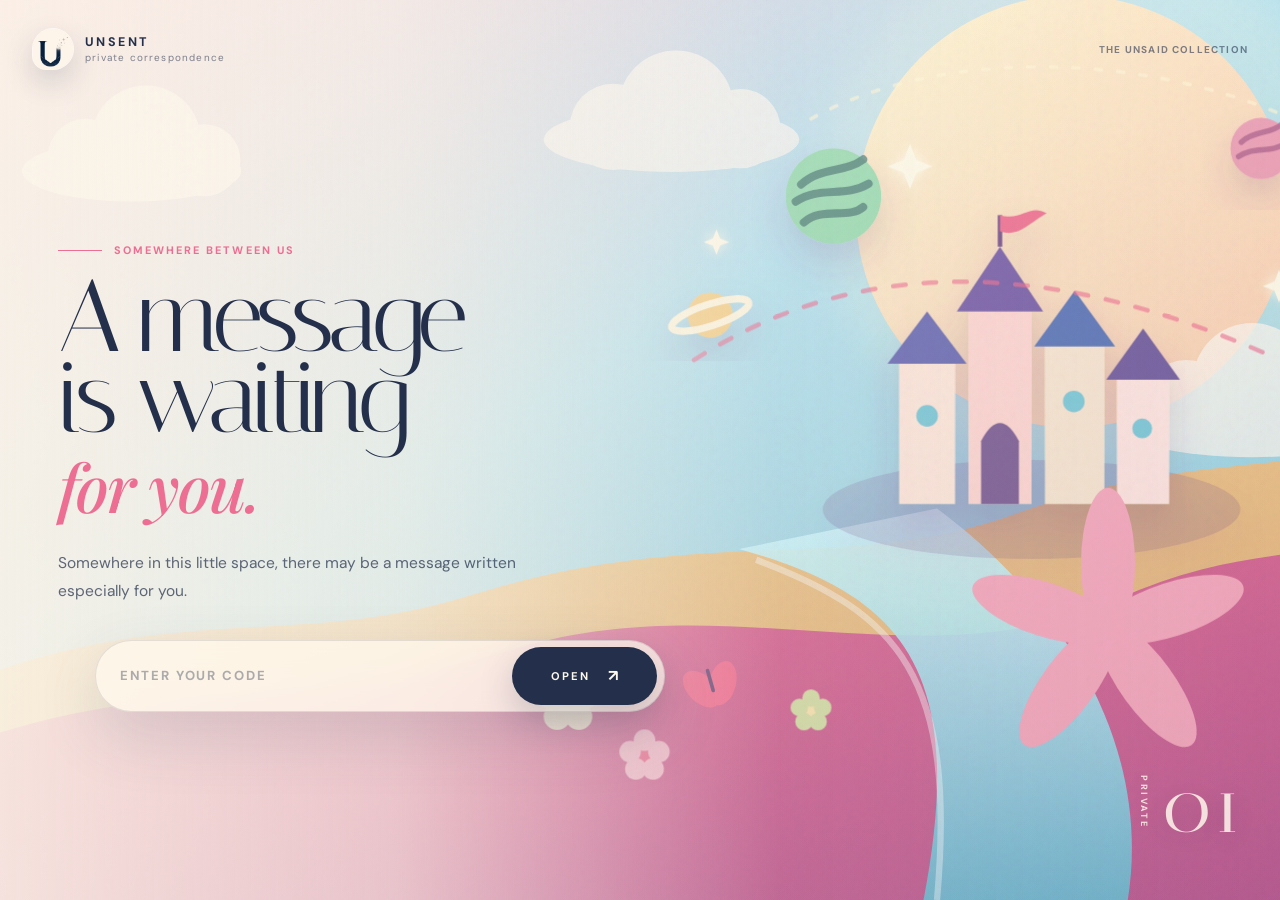
==== index.html @ 6bcdeda5 "Add files via upload" ====
<!DOCTYPE html>
<html lang="id">
<head>
  <meta charset="UTF-8" />
  <meta name="viewport" content="width=device-width, initial-scale=1.0" />
  <meta name="description" content="A private message, written for its intended recipient." />
  <meta name="theme-color" content="#f3a6bd" />
  <link rel="icon" type="image/png" sizes="32x32" href="assets/branding/favicon-32.png" />
  <link rel="icon" type="image/png" sizes="192x192" href="assets/branding/favicon-192.png" />
  <link rel="apple-touch-icon" href="assets/branding/favicon-192.png" />
  <title>The Unsaid Collection</title>
  <link rel="preconnect" href="https://fonts.googleapis.com" />
  <link rel="preconnect" href="https://fonts.gstatic.com" crossorigin />
  <link href="https://fonts.googleapis.com/css2?family=DM+Sans:wght@400;500;600;700&family=Italiana&family=Playfair+Display:ital,wght@0,600;1,500&display=swap" rel="stylesheet" />
  <link rel="stylesheet" href="css/style.css" />
  <link rel="stylesheet" href="css/landing-v2.css" />
</head>
<body class="landing-page dream-gate">
  <div class="dream-world" aria-hidden="true">
    <svg class="dream-art" viewBox="0 0 1600 1000" preserveAspectRatio="xMidYMid slice" role="presentation">
      <defs>
        <linearGradient id="sky" x1="0" y1="0" x2="1" y2="1">
          <stop offset="0" stop-color="#f8c4d3" />
          <stop offset="0.44" stop-color="#b9e3ef" />
          <stop offset="1" stop-color="#8bc9d8" />
        </linearGradient>
        <linearGradient id="sun" x1="0" y1="0" x2="1" y2="1">
          <stop offset="0" stop-color="#fff4cf" />
          <stop offset="1" stop-color="#ffc5a8" />
        </linearGradient>
        <linearGradient id="hillOne" x1="0" y1="0" x2="1" y2="1">
          <stop offset="0" stop-color="#f06f93" />
          <stop offset="1" stop-color="#bf5e96" />
        </linearGradient>
        <linearGradient id="hillTwo" x1="0" y1="0" x2="1" y2="1">
          <stop offset="0" stop-color="#f5d58e" />
          <stop offset="1" stop-color="#e9a977" />
        </linearGradient>
        <linearGradient id="river" x1="0" y1="0" x2="0" y2="1">
          <stop offset="0" stop-color="#d7fbff" />
          <stop offset="1" stop-color="#6dc4d9" />
        </linearGradient>
        <filter id="blur20"><feGaussianBlur stdDeviation="20" /></filter>
        <filter id="softShadow" x="-50%" y="-50%" width="200%" height="200%">
          <feDropShadow dx="0" dy="22" stdDeviation="20" flood-color="#703f78" flood-opacity=".18" />
        </filter>
        <filter id="glow" x="-100%" y="-100%" width="300%" height="300%">
          <feGaussianBlur stdDeviation="7" result="b" />
          <feMerge><feMergeNode in="b"/><feMergeNode in="SourceGraphic"/></feMerge>
        </filter>
      </defs>

      <rect width="1600" height="1000" fill="url(#sky)" />
      <circle cx="1280" cy="235" r="240" fill="url(#sun)" opacity=".96" />
      <circle cx="1295" cy="220" r="294" fill="#fff7d9" opacity=".17" filter="url(#blur20)" />

      <g class="cloud cloud-a" fill="#fffaf1" opacity=".84">
        <ellipse cx="235" cy="190" rx="122" ry="34" />
        <circle cx="184" cy="174" r="42" />
        <circle cx="251" cy="156" r="61" />
        <circle cx="316" cy="178" r="40" />
      </g>
      <g class="cloud cloud-b" fill="#fff7ef" opacity=".68">
        <ellipse cx="835" cy="155" rx="142" ry="36" />
        <circle cx="770" cy="141" r="48" />
        <circle cx="840" cy="120" r="64" />
        <circle cx="912" cy="143" r="44" />
      </g>
      <g class="cloud cloud-c" fill="#fff7ef" opacity=".74">
        <ellipse cx="1480" cy="470" rx="150" ry="38" />
        <circle cx="1407" cy="448" r="48" />
        <circle cx="1480" cy="425" r="66" />
        <circle cx="1552" cy="453" r="44" />
      </g>

      <path d="M0 780 C260 660 410 725 610 662 C870 580 1030 640 1220 570 C1400 506 1510 525 1600 495 L1600 1000 L0 1000 Z" fill="url(#hillTwo)" opacity=".96" />
      <path d="M0 846 C260 738 420 794 665 720 C900 650 1120 760 1330 666 C1450 612 1530 620 1600 602 L1600 1000 L0 1000 Z" fill="url(#hillOne)" />
      <path d="M910 610 C1090 660 1165 742 1115 1000 L1342 1000 C1370 823 1265 665 1130 565 Z" fill="url(#river)" opacity=".9" />
      <path d="M929 622 C1088 681 1152 752 1130 1000" fill="none" stroke="#fff" stroke-width="7" opacity=".42" />

      <g class="dream-castle" filter="url(#softShadow)">
        <ellipse cx="1235" cy="566" rx="232" ry="55" fill="#784b8e" opacity=".2" />
        <path d="M1088 560 L1088 400 L1150 400 L1150 560 Z" fill="#ffe7db" />
        <path d="M1165 560 L1165 342 L1235 342 L1235 560 Z" fill="#ffd6d2" />
        <path d="M1250 560 L1250 382 L1316 382 L1316 560 Z" fill="#f9e5d1" />
        <path d="M1330 560 L1330 420 L1388 420 L1388 560 Z" fill="#ffe5e0" />
        <path d="M1075 404 L1119 346 L1163 404 Z" fill="#6d6cb5" />
        <path d="M1152 346 L1200 274 L1248 346 Z" fill="#795fa8" />
        <path d="M1238 385 L1283 323 L1328 385 Z" fill="#5b74b8" />
        <path d="M1318 422 L1359 365 L1400 422 Z" fill="#735d9f" />
        <path d="M1179 490 Q1200 450 1221 490 L1221 560 L1179 560 Z" fill="#7e5f96" />
        <circle cx="1119" cy="462" r="12" fill="#7ec9d8" />
        <circle cx="1282" cy="446" r="12" fill="#7ec9d8" />
        <circle cx="1358" cy="476" r="11" fill="#7ec9d8" />
        <path d="M1200 274 L1200 239" stroke="#76518b" stroke-width="5" />
        <path d="M1200 239 C1225 246 1232 226 1252 237 C1232 248 1221 264 1200 257 Z" fill="#ef6f91" />
      </g>

      <g class="planet planet-a" filter="url(#softShadow)">
        <circle cx="1015" cy="218" r="53" fill="#9ddbb3" />
        <path d="M979 205 C1001 185 1028 192 1048 177 M973 224 C999 206 1028 220 1054 204 M982 247 C1002 229 1032 244 1048 230" fill="none" stroke="#527f78" stroke-width="9" stroke-linecap="round" opacity=".8" />
      </g>
      <g class="planet planet-b" filter="url(#softShadow)">
        <circle cx="1490" cy="165" r="34" fill="#ec9eb4" />
        <path d="M1468 158 C1482 145 1501 149 1513 138 M1465 174 C1482 162 1501 171 1518 159" fill="none" stroke="#ad5d88" stroke-width="6" stroke-linecap="round" opacity=".75" />
      </g>
      <g class="planet planet-c" filter="url(#softShadow)">
        <circle cx="878" cy="350" r="25" fill="#f6d18c" />
        <ellipse cx="878" cy="350" rx="45" ry="12" fill="none" stroke="#fff6df" stroke-width="8" transform="rotate(-18 878 350)" />
      </g>

      <g class="giant-flower flower-a" transform="translate(1320 700)">
        <circle r="42" fill="#ffcb65" />
        <ellipse rx="30" ry="84" fill="#f8a9be" transform="rotate(0) translate(0 -74)" />
        <ellipse rx="30" ry="84" fill="#f8a9be" transform="rotate(72) translate(0 -74)" />
        <ellipse rx="30" ry="84" fill="#f8a9be" transform="rotate(144) translate(0 -74)" />
        <ellipse rx="30" ry="84" fill="#f8a9be" transform="rotate(216) translate(0 -74)" />
        <ellipse rx="30" ry="84" fill="#f8a9be" transform="rotate(288) translate(0 -74)" />
      </g>
      <g class="giant-flower flower-b" transform="translate(1460 780) scale(.7)">
        <circle r="42" fill="#f27a91" />
        <ellipse rx="30" ry="84" fill="#d7eaa7" transform="rotate(0) translate(0 -74)" />
        <ellipse rx="30" ry="84" fill="#d7eaa7" transform="rotate(72) translate(0 -74)" />
        <ellipse rx="30" ry="84" fill="#d7eaa7" transform="rotate(144) translate(0 -74)" />
        <ellipse rx="30" ry="84" fill="#d7eaa7" transform="rotate(216) translate(0 -74)" />
        <ellipse rx="30" ry="84" fill="#d7eaa7" transform="rotate(288) translate(0 -74)" />
      </g>

      <g class="little-flowers" opacity=".92">
        <g transform="translate(720 778)"><circle r="12" fill="#ffe8a8"/><circle cy="-22" r="15" fill="#fff4d7"/><circle cx="20" cy="-6" r="15" fill="#fff4d7"/><circle cx="12" cy="18" r="15" fill="#fff4d7"/><circle cx="-12" cy="18" r="15" fill="#fff4d7"/><circle cx="-20" cy="-6" r="15" fill="#fff4d7"/></g>
        <g transform="translate(805 840) scale(.8)"><circle r="12" fill="#f46c90"/><circle cy="-22" r="15" fill="#f9c4d2"/><circle cx="20" cy="-6" r="15" fill="#f9c4d2"/><circle cx="12" cy="18" r="15" fill="#f9c4d2"/><circle cx="-12" cy="18" r="15" fill="#f9c4d2"/><circle cx="-20" cy="-6" r="15" fill="#f9c4d2"/></g>
        <g transform="translate(990 790) scale(.65)"><circle r="12" fill="#fff2b5"/><circle cy="-22" r="15" fill="#d9ecaa"/><circle cx="20" cy="-6" r="15" fill="#d9ecaa"/><circle cx="12" cy="18" r="15" fill="#d9ecaa"/><circle cx="-12" cy="18" r="15" fill="#d9ecaa"/><circle cx="-20" cy="-6" r="15" fill="#d9ecaa"/></g>
      </g>

      <g class="butterfly butterfly-a" transform="translate(970 470) rotate(-16)" fill="#f76e92">
        <ellipse cx="-14" cy="0" rx="15" ry="25" transform="rotate(-30)" />
        <ellipse cx="14" cy="0" rx="15" ry="25" transform="rotate(30)" />
        <rect x="-2" y="-13" width="4" height="27" rx="2" fill="#6f4b79" />
      </g>
      <g class="butterfly butterfly-b" transform="translate(1430 340) rotate(20) scale(.7)" fill="#fff3bb">
        <ellipse cx="-14" cy="0" rx="15" ry="25" transform="rotate(-30)" />
        <ellipse cx="14" cy="0" rx="15" ry="25" transform="rotate(30)" />
        <rect x="-2" y="-13" width="4" height="27" rx="2" fill="#a26482" />
      </g>

      <g class="sparkles" fill="#fff9e8" filter="url(#glow)">
        <path d="M1100 160 l7 18 18 7-18 7-7 18-7-18-18-7 18-7z" />
        <path d="M1510 300 l5 13 13 5-13 5-5 13-5-13-13-5 13-5z" />
        <path d="M885 255 l4 10 10 4-10 4-4 10-4-10-10-4 10-4z" />
      </g>

      <path class="orbit orbit-a" d="M860 400 C1030 290 1240 280 1500 395" fill="none" stroke="#f16d90" stroke-width="5" stroke-linecap="round" opacity=".62" />
      <path class="orbit orbit-b" d="M990 132 C1140 48 1390 57 1560 150" fill="none" stroke="#fff5d6" stroke-width="4" stroke-linecap="round" opacity=".62" />
    </svg>
    <div class="dream-grain"></div>
    <div class="dream-vignette"></div>
  </div>

  <header class="dream-header reveal-item">
    <a href="index.html" class="dream-brand" aria-label="Kembali ke halaman utama">
      <img class="dream-brand-logo" src="assets/branding/unsent-mark.png" alt="" aria-hidden="true" />
      <span class="dream-brand-copy">
        <strong>UNSENT</strong>
        <small>private correspondence</small>
      </span>
    </a>
    <span class="dream-edition">THE UNSAID COLLECTION</span>
  </header>

  <main class="dream-main">
    <section class="dream-copy reveal-item" aria-labelledby="page-title">
      <p class="dream-kicker"><span></span> Somewhere between us</p>
      <h1 id="page-title">A message<br />is waiting<br /><em>for you.</em></h1>
      <p class="dream-description">
        Somewhere in this little space, there may be a message written especially for you.
      </p>

      <form id="inviteForm" class="invite-form dream-form" novalidate>
        <label class="sr-only" for="inviteCode">Invitation code</label>
        <p id="formMessage" class="form-message dream-feedback" role="status" aria-live="polite"></p>
        <div class="input-wrap dream-input">
          <input
            id="inviteCode"
            name="inviteCode"
            type="text"
            inputmode="text"
            autocomplete="off"
            autocapitalize="characters"
            spellcheck="false"
            placeholder="ENTER YOUR CODE"
            maxlength="30"
            aria-describedby="formMessage"
          />
          <button id="submitButton" type="submit" aria-label="Buka pesan">
            <span class="button-label">OPEN</span>
            <span class="button-arrow" aria-hidden="true">↗</span>
          </button>
        </div>
      </form>
    </section>

    <div class="dream-side-title reveal-item" aria-hidden="true">
      <span>PRIVATE</span>
      <strong>01</strong>
    </div>
  </main>

  <div id="successOverlay" class="success-overlay dream-success" aria-hidden="true">
    <div class="success-portal" aria-hidden="true">
      <span class="success-orbit orbit-one"></span>
      <span class="success-orbit orbit-two"></span>
      <span class="success-star">✦</span>
    </div>
    <div class="success-card">
      <p class="success-kicker">Invitation recognized</p>
      <h2>Welcome, <span id="guestName">friend</span>.</h2>
      <p>Your message is opening.</p>
      <div class="loading-line"><span></span></div>
    </div>
  </div>

  <button id="ownerResetButton" class="owner-reset-button" type="button" aria-label="Reset one-time read history"></button>

  <script src="js/messages.js"></script>
  <script src="js/app.js"></script>
</body>
</html>
---- css/style.css ----
:root {
  --ink: #25233a;
  --muted: #706d83;
  --paper: rgba(255, 255, 255, 0.76);
  --line: rgba(37, 35, 58, 0.13);
  --shadow: 0 30px 90px rgba(67, 54, 106, 0.18);
}

* {
  box-sizing: border-box;
}

html {
  scroll-behavior: smooth;
}

body {
  margin: 0;
  min-height: 100vh;
  font-family: "DM Sans", sans-serif;
  color: var(--ink);
  background: #f6f2fb;
  overflow-x: hidden;
}

button,
input {
  font: inherit;
}

button,
a {
  -webkit-tap-highlight-color: transparent;
}

button {
  cursor: pointer;
}

/* =========================================================
   LANDING PAGE — THE PRIVATE INVITATION
   ========================================================= */
.landing-page {
  position: relative;
  min-height: 100vh;
  display: flex;
  flex-direction: column;
  color: #f7f0e8;
  background: #0d1326;
  isolation: isolate;
}

.night-sky {
  position: fixed;
  z-index: -2;
  inset: 0;
  overflow: hidden;
  pointer-events: none;
  background:
    radial-gradient(circle at 70% 14%, rgba(120, 114, 165, 0.16), transparent 30%),
    radial-gradient(circle at 13% 84%, rgba(112, 64, 93, 0.18), transparent 31%),
    linear-gradient(145deg, #10182e 0%, #0d1326 48%, #111326 100%);
}

.aurora,
.moon-glow,
.stars,
.landing-grain {
  position: absolute;
}

.aurora {
  border-radius: 50%;
  filter: blur(75px);
  opacity: 0.34;
  animation: landing-drift 16s ease-in-out infinite;
}

.aurora-one {
  width: 540px;
  height: 410px;
  top: -180px;
  right: -100px;
  background: #7775a8;
}

.aurora-two {
  width: 430px;
  height: 430px;
  left: -180px;
  bottom: -220px;
  background: #713e5f;
  animation-delay: -7s;
}

.moon-glow {
  width: 320px;
  height: 320px;
  top: 9%;
  right: 13%;
  border-radius: 50%;
  background: rgba(247, 232, 206, 0.09);
  filter: blur(18px);
  box-shadow: 0 0 100px rgba(246, 224, 189, 0.08);
}

.stars {
  inset: 0;
  opacity: 0.36;
  background-image:
    radial-gradient(circle, rgba(255,255,255,.9) 0 1px, transparent 1.2px),
    radial-gradient(circle, rgba(255,239,218,.72) 0 1px, transparent 1.3px);
  background-position: 0 0, 35px 24px;
}

.stars-small {
  background-size: 86px 86px, 112px 112px;
  mask-image: linear-gradient(to bottom, black, transparent 84%);
}

.stars-large {
  opacity: 0.17;
  background-size: 220px 220px, 310px 310px;
  transform: translateY(-40px);
}

.landing-grain {
  inset: 0;
  opacity: 0.14;
  mix-blend-mode: soft-light;
  background-image: url("data:image/svg+xml,%3Csvg viewBox='0 0 180 180' xmlns='http://www.w3.org/2000/svg'%3E%3Cfilter id='n'%3E%3CfeTurbulence type='fractalNoise' baseFrequency='.86' numOctaves='3' stitchTiles='stitch'/%3E%3C/filter%3E%3Crect width='100%25' height='100%25' filter='url(%23n)' opacity='.55'/%3E%3C/svg%3E");
}

.landing-header,
.landing-footer,
.landing-shell {
  width: min(1240px, calc(100% - 48px));
  margin-inline: auto;
}

.landing-header {
  position: relative;
  z-index: 4;
  display: flex;
  align-items: center;
  justify-content: space-between;
  gap: 20px;
  padding: 30px 0 14px;
  border-bottom: 1px solid rgba(255,255,255,0.1);
}

.landing-brand {
  display: inline-flex;
  align-items: center;
  gap: 10px;
  color: #f6ede4;
  font-family: "Italiana", "Playfair Display", serif;
  font-size: 1.2rem;
  letter-spacing: 0.06em;
  text-decoration: none;
}

.brand-star {
  color: #d0aa7c;
  font-size: 0.85rem;
}

.landing-header p,
.landing-footer p {
  margin: 0;
  color: rgba(238, 230, 222, 0.46);
  font-size: 0.68rem;
  letter-spacing: 0.16em;
  text-transform: uppercase;
}

.landing-shell {
  position: relative;
  z-index: 2;
  flex: 1;
  display: grid;
  grid-template-columns: minmax(0, 1.02fr) minmax(430px, 0.78fr);
  align-items: center;
  gap: clamp(55px, 8vw, 120px);
  padding: 58px 0 62px;
}

.landing-copy {
  max-width: 650px;
}

.landing-kicker {
  display: flex;
  align-items: center;
  gap: 12px;
  margin: 0 0 25px;
  color: #c8a77f;
  font-size: 0.69rem;
  font-weight: 600;
  letter-spacing: 0.19em;
  text-transform: uppercase;
}

.landing-kicker span {
  width: 42px;
  height: 1px;
  background: #c8a77f;
}

.landing-copy h1 {
  margin: 0;
  color: #f7f0e8;
  font-family: "Italiana", "Playfair Display", serif;
  font-size: clamp(4rem, 7.2vw, 7.25rem);
  font-weight: 400;
  letter-spacing: -0.05em;
  line-height: 0.91;
}

.landing-copy h1 em {
  display: block;
  margin-top: 0.11em;
  color: #d4af83;
  font-family: "Playfair Display", serif;
  font-size: 0.58em;
  font-weight: 500;
  letter-spacing: -0.025em;
}

.landing-intro {
  max-width: 590px;
  margin: 32px 0 0;
  color: rgba(239, 232, 225, 0.65);
  font-size: 0.98rem;
  line-height: 1.9;
}

.landing-details {
  display: flex;
  align-items: center;
  gap: 24px;
  margin-top: 46px;
}

.landing-details > div {
  display: grid;
  grid-template-columns: auto 1fr;
  align-items: center;
  gap: 12px;
  max-width: 200px;
}

.landing-details strong {
  color: #d0aa7c;
  font-family: "Italiana", serif;
  font-size: 1.45rem;
  font-weight: 400;
}

.landing-details span {
  color: rgba(239, 232, 225, 0.53);
  font-size: 0.72rem;
  line-height: 1.45;
}

.landing-details > i {
  width: 35px;
  height: 1px;
  background: rgba(255,255,255,0.14);
}

.invitation-stage {
  position: relative;
  width: min(100%, 505px);
  justify-self: end;
  padding: 24px 18px 18px;
  perspective: 1300px;
}

.letter-stack {
  position: absolute;
  inset: 40px 30px 6px;
  transform-style: preserve-3d;
}

.paper {
  position: absolute;
  inset: 0;
  border: 1px solid rgba(67, 51, 51, 0.11);
  border-radius: 4px;
  background: #e9dfd0;
  box-shadow: 0 30px 80px rgba(0,0,0,0.28);
}

.paper-back {
  transform: rotate(6deg) translate(8px, 8px);
  opacity: 0.5;
}

.paper-middle {
  transform: rotate(-3deg) translate(-7px, 7px);
  opacity: 0.72;
}

.invitation-card {
  position: relative;
  z-index: 2;
  min-height: 565px;
  padding: clamp(34px, 5vw, 53px);
  color: #28211f;
  background:
    linear-gradient(rgba(245, 237, 224, 0.95), rgba(245, 237, 224, 0.95)),
    repeating-linear-gradient(0deg, transparent 0 30px, rgba(75,52,42,.04) 31px);
  border: 1px solid rgba(255,255,255,0.65);
  border-radius: 4px;
  box-shadow: 0 38px 100px rgba(0,0,0,0.37);
  transform: rotateY(-2deg) rotateZ(0.25deg);
  transition: transform 0.5s cubic-bezier(.2,.8,.2,1), box-shadow 0.5s ease;
}

.invitation-stage:hover .invitation-card,
.invitation-stage:focus-within .invitation-card {
  transform: rotateY(0deg) rotateZ(0deg) translateY(-4px);
  box-shadow: 0 46px 115px rgba(0,0,0,0.42);
}

.card-corners::before,
.card-corners::after,
.invitation-card::before,
.invitation-card::after {
  position: absolute;
  width: 22px;
  height: 22px;
  content: "";
  border-color: rgba(92, 69, 56, 0.34);
}

.card-corners::before { top: 15px; left: 15px; border-top: 1px solid; border-left: 1px solid; }
.card-corners::after { top: 15px; right: 15px; border-top: 1px solid; border-right: 1px solid; }
.invitation-card::before { bottom: 15px; left: 15px; border-bottom: 1px solid; border-left: 1px solid; }
.invitation-card::after { bottom: 15px; right: 15px; border-bottom: 1px solid; border-right: 1px solid; }

.invitation-heading {
  display: flex;
  align-items: center;
  justify-content: space-between;
  color: rgba(53, 42, 38, 0.45);
  font-size: 0.65rem;
  letter-spacing: 0.16em;
  text-transform: uppercase;
}

.invitation-symbol {
  color: #966346;
  font-size: 0.9rem;
}

.wax-seal {
  position: relative;
  width: 74px;
  height: 74px;
  display: grid;
  place-items: center;
  margin: 32px auto 27px;
  color: #f0d8c2;
  background:
    radial-gradient(circle at 35% 28%, rgba(255,255,255,.25), transparent 18%),
    radial-gradient(circle, #a2574a 0 58%, #844338 60% 72%, #9b5144 74%);
  border-radius: 48% 52% 46% 54% / 54% 44% 56% 46%;
  filter: drop-shadow(0 8px 10px rgba(83,38,32,.28));
  transform: rotate(-7deg);
  transition: transform 0.35s ease;
}

.invitation-stage:hover .wax-seal {
  transform: rotate(0) scale(1.04);
}

.wax-seal::after {
  position: absolute;
  inset: 11px;
  border: 1px solid rgba(249, 220, 196, 0.42);
  border-radius: 50%;
  content: "";
}

.wax-seal span {
  position: relative;
  z-index: 1;
  font-family: "Italiana", serif;
  font-size: 1.85rem;
}

.card-kicker {
  margin: 0 0 11px;
  color: #9a6a4d;
  font-size: 0.62rem;
  font-weight: 600;
  letter-spacing: 0.17em;
  text-align: center;
  text-transform: uppercase;
}

.invitation-card h2 {
  margin: 0;
  font-family: "Italiana", "Playfair Display", serif;
  font-size: clamp(2.55rem, 4vw, 3.35rem);
  font-weight: 400;
  letter-spacing: -0.04em;
  line-height: 0.95;
  text-align: center;
}

.card-description {
  max-width: 310px;
  margin: 20px auto 28px;
  color: #786b65;
  font-size: 0.82rem;
  line-height: 1.65;
  text-align: center;
}

.invite-form {
  width: 100%;
  margin: 0 auto;
}

.invite-form label {
  display: block;
  margin: 0 0 8px 2px;
  color: #6f5d55;
  font-size: 0.67rem;
  font-weight: 600;
  letter-spacing: 0.13em;
  text-transform: uppercase;
}

.input-wrap {
  display: grid;
  grid-template-columns: auto minmax(0, 1fr) auto;
  align-items: center;
  gap: 10px;
  min-height: 59px;
  padding: 6px 7px 6px 15px;
  border: 1px solid rgba(79, 58, 48, 0.2);
  background: rgba(255,255,255,0.39);
  box-shadow: inset 0 1px rgba(255,255,255,0.55);
  transition: border-color .25s ease, box-shadow .25s ease, transform .25s ease;
}

.input-wrap:focus-within {
  border-color: rgba(146, 82, 64, 0.58);
  box-shadow: 0 10px 28px rgba(75, 51, 43, 0.11), inset 0 1px rgba(255,255,255,.75);
  transform: translateY(-1px);
}

.input-wrap.error {
  border-color: rgba(165, 55, 62, 0.62);
  animation: shake 0.38s ease;
}

.input-icon {
  color: rgba(91, 68, 58, 0.45);
  font-family: "Italiana", serif;
  font-size: 1.2rem;
}

.input-wrap input {
  min-width: 0;
  width: 100%;
  padding: 12px 0;
  border: 0;
  outline: 0;
  color: #342925;
  background: transparent;
  font-size: 0.92rem;
  font-weight: 600;
  letter-spacing: 0.12em;
  text-transform: uppercase;
}

.input-wrap input::placeholder {
  color: rgba(87, 68, 61, 0.31);
}

.input-wrap button {
  min-width: 112px;
  display: inline-flex;
  align-items: center;
  justify-content: center;
  gap: 10px;
  padding: 14px 16px;
  border: 0;
  color: #f8eee4;
  background: #2e292b;
  box-shadow: 0 9px 20px rgba(41, 34, 35, 0.2);
  transition: transform .2s ease, background .2s ease, opacity .2s ease;
}

.input-wrap button:hover {
  background: #4b3936;
  transform: translateY(-2px);
}

.input-wrap button:disabled {
  cursor: progress;
  opacity: .67;
}

.input-wrap button.checking .button-arrow {
  animation: spinner .7s linear infinite;
}

.button-arrow {
  font-size: 1rem;
}

.form-feedback {
  min-height: 28px;
  display: flex;
  align-items: flex-start;
  justify-content: space-between;
  gap: 12px;
  padding: 8px 2px 0;
}

.form-message {
  margin: 0;
  color: #a13f48;
  font-size: 0.72rem;
  line-height: 1.35;
}

.form-message.success {
  color: #4d755b;
}

.form-feedback > span {
  flex: none;
  color: rgba(80, 63, 56, 0.43);
  font-size: 0.64rem;
}

.card-footer {
  display: flex;
  align-items: center;
  justify-content: center;
  gap: 10px;
  margin-top: 19px;
  color: rgba(65, 50, 44, 0.38);
  font-family: "Playfair Display", serif;
  font-size: 0.62rem;
  font-style: italic;
}

.card-footer i {
  width: 3px;
  height: 3px;
  background: #a27b64;
  border-radius: 50%;
}

.floating-note {
  position: absolute;
  z-index: 4;
  padding: 9px 13px;
  color: rgba(243, 231, 219, 0.6);
  background: rgba(12, 17, 33, 0.62);
  border: 1px solid rgba(255,255,255,0.09);
  border-radius: 999px;
  backdrop-filter: blur(12px);
  font-family: "Playfair Display", serif;
  font-size: 0.66rem;
  font-style: italic;
  white-space: nowrap;
  box-shadow: 0 12px 35px rgba(0,0,0,.18);
  animation: note-float 5s ease-in-out infinite;
}

.note-one {
  top: 9px;
  right: -47px;
}

.note-two {
  left: -59px;
  bottom: 49px;
  animation-delay: -2.3s;
}

.landing-footer {
  position: relative;
  z-index: 3;
  display: flex;
  justify-content: space-between;
  gap: 24px;
  padding: 14px 0 27px;
}

.landing-footer span {
  display: inline-block;
  margin-left: 6px;
  animation: scroll-nudge 1.8s ease-in-out infinite;
}

.reveal-item {
  opacity: 0;
  transform: translateY(18px);
  animation: reveal .85s cubic-bezier(.2,.75,.2,1) forwards;
}

.landing-header.reveal-item { animation-delay: .05s; }
.landing-copy .reveal-item:nth-child(1) { animation-delay: .12s; }
.landing-copy .reveal-item:nth-child(2) { animation-delay: .22s; }
.landing-copy .reveal-item:nth-child(3) { animation-delay: .34s; }
.landing-copy .reveal-item:nth-child(4) { animation-delay: .46s; }
.invitation-stage.reveal-item { animation-delay: .3s; }
.landing-footer.reveal-item { animation-delay: .58s; }

.success-overlay {
  position: fixed;
  z-index: 30;
  inset: 0;
  display: grid;
  place-items: center;
  padding: 24px;
  background: rgba(6, 10, 22, 0.72);
  backdrop-filter: blur(20px);
  opacity: 0;
  visibility: hidden;
  transition: opacity .4s ease, visibility .4s ease;
}

.success-overlay.active {
  opacity: 1;
  visibility: visible;
}

.success-rings {
  position: absolute;
  width: min(68vw, 660px);
  aspect-ratio: 1;
}

.success-rings span {
  position: absolute;
  inset: 0;
  border: 1px solid rgba(218, 180, 134, 0.12);
  border-radius: 50%;
  animation: ring-pulse 2s ease-out infinite;
}

.success-rings span:nth-child(2) { inset: 13%; animation-delay: -.65s; }
.success-rings span:nth-child(3) { inset: 27%; animation-delay: -1.3s; }

.success-card {
  position: relative;
  width: min(440px, 100%);
  padding: 46px 38px;
  color: #2c2523;
  text-align: center;
  background: #f3eadf;
  border: 1px solid rgba(255,255,255,0.75);
  box-shadow: 0 40px 120px rgba(0,0,0,.45);
  transform: translateY(22px) scale(.96);
  transition: transform .45s cubic-bezier(.2,.8,.2,1);
}

.success-overlay.active .success-card {
  transform: translateY(0) scale(1);
}

.success-icon {
  width: 48px;
  height: 48px;
  display: grid;
  place-items: center;
  margin: 0 auto 18px;
  color: #9e654d;
  border: 1px solid rgba(126, 82, 63, .24);
  border-radius: 50%;
}

.success-kicker {
  margin: 0;
  color: #9b6a52;
  font-size: .67rem;
  font-weight: 600;
  letter-spacing: .18em;
  text-transform: uppercase;
}

.success-card h2 {
  margin: 12px 0 9px;
  font-family: "Italiana", "Playfair Display", serif;
  font-size: 2.75rem;
  font-weight: 400;
  letter-spacing: -.04em;
}

.success-card > p:not(.success-kicker) {
  margin: 0;
  color: #746862;
}

.success-card small {
  color: #8e817a;
}

.loading-line {
  height: 2px;
  margin: 27px 0 14px;
  overflow: hidden;
  background: rgba(76, 57, 49, 0.11);
}

.loading-line span {
  display: block;
  width: 0;
  height: 100%;
  background: linear-gradient(90deg, #804a3e, #cf9f73);
}

.success-overlay.active .loading-line span {
  animation: load 1.45s ease forwards;
}

.landing-page.invite-accepted .invitation-card {
  transform: translateY(-10px) rotateX(2deg) scale(.98);
}

@keyframes landing-drift {
  0%, 100% { transform: translate3d(0,0,0) scale(1); }
  50% { transform: translate3d(34px,-18px,0) scale(1.08); }
}

@keyframes note-float {
  0%, 100% { transform: translateY(0) rotate(-1deg); }
  50% { transform: translateY(-8px) rotate(1deg); }
}

@keyframes scroll-nudge {
  0%, 100% { transform: translateY(0); opacity: .5; }
  50% { transform: translateY(4px); opacity: 1; }
}

@keyframes spinner {
  to { transform: rotate(360deg); }
}

@keyframes ring-pulse {
  0% { transform: scale(.7); opacity: 0; }
  35% { opacity: .8; }
  100% { transform: scale(1.12); opacity: 0; }
}

@media (max-width: 1020px) {
  .landing-shell {
    grid-template-columns: 1fr;
    gap: 70px;
    padding-top: 70px;
  }

  .landing-copy {
    max-width: 780px;
    text-align: center;
    justify-self: center;
  }

  .landing-kicker,
  .landing-details {
    justify-content: center;
  }

  .landing-intro {
    margin-inline: auto;
  }

  .invitation-stage {
    justify-self: center;
  }
}

@media (max-width: 620px) {
  .landing-header,
  .landing-footer,
  .landing-shell {
    width: min(100% - 28px, 1240px);
  }

  .landing-header {
    padding-top: 20px;
  }

  .landing-header p {
    display: none;
  }

  .landing-shell {
    gap: 45px;
    padding: 50px 0 36px;
  }

  .landing-copy h1 {
    font-size: clamp(3.35rem, 18vw, 5.2rem);
  }

  .landing-intro {
    font-size: .9rem;
    line-height: 1.8;
  }

  .landing-details {
    gap: 12px;
    margin-top: 35px;
  }

  .landing-details > div {
    grid-template-columns: 1fr;
    gap: 2px;
    text-align: center;
  }

  .landing-details > i {
    width: 20px;
  }

  .invitation-stage {
    padding: 10px 0;
  }

  .letter-stack {
    inset: 25px 7px 0;
  }

  .invitation-card {
    min-height: 0;
    padding: 38px 24px 34px;
    transform: none;
  }

  .invitation-stage:hover .invitation-card,
  .invitation-stage:focus-within .invitation-card {
    transform: translateY(-2px);
  }

  .wax-seal {
    width: 66px;
    height: 66px;
    margin: 27px auto 23px;
  }

  .input-wrap {
    grid-template-columns: auto minmax(0, 1fr);
    padding: 8px 9px 8px 14px;
  }

  .input-wrap button {
    grid-column: 1 / -1;
    width: 100%;
  }

  .form-feedback {
    min-height: 37px;
  }

  .floating-note {
    display: none;
  }

  .card-footer {
    gap: 7px;
    font-size: .57rem;
  }

  .landing-footer {
    justify-content: center;
    text-align: center;
  }

  .landing-footer p:last-child {
    display: none;
  }
}

.message-page {
  min-height: 100vh;
  transition: background 0.6s ease, color 0.6s ease;
}

.message-header,
.message-footer {
  position: relative;
  z-index: 5;
  display: flex;
  align-items: center;
  justify-content: space-between;
  gap: 20px;
  width: min(1180px, calc(100% - 40px));
  margin: 0 auto;
}

.message-header {
  padding: 24px 0;
}

.brand {
  color: inherit;
  font-family: "Playfair Display", serif;
  font-style: italic;
  text-decoration: none;
}

.ghost-button,
.secondary-button {
  border: 1px solid var(--theme-line, rgba(255,255,255,0.25));
  color: inherit;
  background: var(--theme-glass, rgba(255,255,255,0.08));
  backdrop-filter: blur(12px);
  transition: transform 0.2s ease, background 0.2s ease;
}

.ghost-button {
  padding: 10px 15px;
  border-radius: 999px;
  font-size: 0.78rem;
}

.ghost-button:hover,
.secondary-button:hover {
  transform: translateY(-2px);
  background: var(--theme-glass-hover, rgba(255,255,255,0.14));
}

.message-shell {
  position: relative;
  z-index: 2;
  width: min(1000px, calc(100% - 32px));
  margin: 0 auto;
}

.intro-scene {
  min-height: calc(100vh - 150px);
  display: flex;
  flex-direction: column;
  align-items: center;
  justify-content: center;
  padding: 42px 0 90px;
  text-align: center;
  transition: opacity 0.5s ease, transform 0.5s ease;
}

.intro-scene.leaving {
  opacity: 0;
  transform: translateY(-22px);
}

.envelope-wrap {
  height: 180px;
  display: grid;
  place-items: center;
  margin-bottom: 24px;
  perspective: 1000px;
}

.envelope {
  position: relative;
  width: 230px;
  height: 145px;
  padding: 0;
  border: 0;
  background: transparent;
  filter: drop-shadow(0 25px 28px rgba(0,0,0,0.18));
  transition: transform 0.25s ease;
}

.envelope:hover {
  transform: translateY(-7px) rotate(-1deg);
}

.envelope-back,
.envelope-front,
.envelope-flap {
  position: absolute;
  inset: 0;
  border-radius: 10px;
}

.envelope-back {
  background: var(--theme-envelope, #ece0f4);
}

.envelope-front {
  z-index: 3;
  clip-path: polygon(0 0, 50% 50%, 100% 0, 100% 100%, 0 100%);
  background: var(--theme-envelope-front, #dfcfe9);
}

.envelope-flap {
  z-index: 4;
  transform-origin: top;
  clip-path: polygon(0 0, 100% 0, 50% 62%);
  background: var(--theme-envelope-flap, #f4e9f9);
  transition: transform 0.75s cubic-bezier(.2,.8,.2,1), z-index 0s 0.3s;
}

.letter-preview {
  position: absolute;
  z-index: 2;
  left: 18px;
  right: 18px;
  bottom: 12px;
  height: 112px;
  padding: 22px;
  background: #fffdf8;
  border-radius: 8px;
  transition: transform 0.75s cubic-bezier(.2,.8,.2,1);
}

.letter-lines,
.letter-lines::before,
.letter-lines::after {
  display: block;
  height: 5px;
  border-radius: 99px;
  background: #ddd5cc;
  content: "";
}

.letter-lines::before {
  width: 72%;
  margin-top: 12px;
}

.letter-lines::after {
  width: 54%;
  margin-top: 12px;
}

.letter-seal {
  position: absolute;
  right: 18px;
  bottom: 15px;
  color: var(--theme-accent, #8b6da7);
}

.envelope.opened .envelope-flap {
  z-index: 1;
  transform: rotateX(180deg);
}

.envelope.opened .letter-preview {
  transform: translateY(-74px);
}

.message-kicker {
  margin: 0 0 12px;
  color: var(--theme-accent, #b8a4d9);
}

.intro-scene h1 {
  margin: 0;
  max-width: 750px;
  font-size: clamp(3.3rem, 9vw, 7rem);
  line-height: 0.95;
  color: var(--theme-heading, white);
}

.message-subtitle {
  width: min(560px, 100%);
  margin: 24px auto 30px;
  color: var(--theme-muted, rgba(255,255,255,0.72));
  line-height: 1.7;
}

.primary-button {
  display: inline-flex;
  align-items: center;
  gap: 16px;
  padding: 15px 20px;
  background: var(--theme-button, linear-gradient(135deg, #fff, #eee));
  color: var(--theme-button-text, #28233a);
}

.letter-scene {
  display: none;
  padding: 60px 0 100px;
}

.letter-scene.visible {
  display: block;
  animation: reveal 0.7s ease forwards;
}

.letter-card {
  width: min(760px, 100%);
  margin: 0 auto;
  padding: clamp(30px, 7vw, 70px);
  color: #2c2830;
  background:
    linear-gradient(rgba(255,253,248,0.94), rgba(255,253,248,0.94)),
    repeating-linear-gradient(0deg, transparent, transparent 31px, rgba(93,72,70,0.05) 32px);
  border: 1px solid rgba(255,255,255,0.78);
  border-radius: 10px;
  box-shadow: 0 35px 90px rgba(0,0,0,0.2);
  transform: rotate(-0.35deg);
}

.letter-topline {
  display: flex;
  justify-content: space-between;
  gap: 20px;
  margin-bottom: 44px;
  color: #91848d;
  font-size: 0.78rem;
  letter-spacing: 0.08em;
  text-transform: uppercase;
}

.letter-symbol {
  color: var(--theme-accent, #87639c);
}

.letter-greeting {
  margin: 0 0 30px;
  font-family: "Playfair Display", serif;
  font-size: clamp(2rem, 5vw, 3.1rem);
}

.letter-body p {
  margin: 0 0 24px;
  color: #49424a;
  font-family: "Playfair Display", serif;
  font-size: clamp(1.14rem, 2.3vw, 1.34rem);
  line-height: 1.95;
  opacity: 0;
  transform: translateY(14px);
}

.letter-body p.visible {
  animation: reveal 0.75s ease forwards;
}

.letter-closing {
  margin-top: 48px;
  padding-top: 30px;
  border-top: 1px solid rgba(51,44,48,0.12);
}

.letter-closing > p {
  color: #5e555d;
  font-style: italic;
}

.signature-block {
  display: flex;
  flex-direction: column;
  align-items: flex-end;
  gap: 7px;
  margin-top: 36px;
  color: #6f646d;
  font-family: "Playfair Display", serif;
}

.signature-block strong {
  color: #332d34;
  font-size: 1.1rem;
}

.after-message {
  width: min(640px, 100%);
  margin: 34px auto 0;
  text-align: center;
  color: var(--theme-muted, rgba(255,255,255,0.72));
}

.after-message p {
  line-height: 1.7;
}

.secondary-button {
  margin-top: 12px;
  padding: 12px 18px;
  border-radius: 999px;
}

.message-footer {
  padding: 26px 0;
  color: var(--theme-muted, rgba(255,255,255,0.55));
  font-size: 0.72rem;
}

.glow {
  position: absolute;
  border-radius: 50%;
  filter: blur(60px);
  opacity: 0.38;
  animation: float 13s ease-in-out infinite;
}

.glow-one {
  width: 480px;
  height: 480px;
  top: -180px;
  left: -150px;
  background: var(--theme-glow-one, #72568e);
}

.glow-two {
  width: 520px;
  height: 520px;
  right: -210px;
  bottom: -190px;
  background: var(--theme-glow-two, #b97b9f);
  animation-delay: -5s;
}

.particle {
  position: absolute;
  display: block;
  width: 4px;
  height: 4px;
  background: var(--theme-particle, rgba(255,255,255,0.65));
  border-radius: 50%;
  animation: drift linear infinite;
}

@keyframes reveal {
  to { opacity: 1; transform: translateY(0); }
}

@keyframes float {
  0%, 100% { transform: translate3d(0, 0, 0) scale(1); }
  50% { transform: translate3d(18px, -22px, 0) scale(1.05); }
}

@keyframes drift {
  from { transform: translateY(105vh) scale(0.6); opacity: 0; }
  12% { opacity: 0.8; }
  88% { opacity: 0.4; }
  to { transform: translateY(-20vh) scale(1.1); opacity: 0; }
}

@keyframes shake {
  0%, 100% { transform: translateX(0); }
  25% { transform: translateX(-7px); }
  75% { transform: translateX(7px); }
}

@keyframes load {
  to { width: 100%; }
}

@media (max-width: 700px) {
  .message-header,
  .message-footer {
    width: min(100% - 28px, 1180px);
  }

  .message-footer {
    align-items: flex-start;
    flex-direction: column;
  }

  .intro-scene {
    min-height: calc(100vh - 120px);
    padding-top: 24px;
  }

  .envelope {
    transform: scale(0.88);
  }

  .envelope:hover {
    transform: translateY(-5px) scale(0.88);
  }

  .letter-card {
    transform: none;
  }
}

@media (prefers-reduced-motion: reduce) {
  *, *::before, *::after {
    animation-duration: 0.01ms !important;
    animation-iteration-count: 1 !important;
    scroll-behavior: auto !important;
    transition-duration: 0.01ms !important;
  }
}


/* Smooth opening overrides */
.intro-scene {
  transition: opacity .9s cubic-bezier(.22,.7,.2,1), transform .9s cubic-bezier(.22,.7,.2,1), filter .9s ease;
}

.intro-scene.leaving {
  opacity: 0;
  transform: translateY(-14px) scale(.988);
  filter: blur(7px);
}

.envelope {
  transition: transform .35s ease, filter .35s ease;
}

.envelope.opened {
  animation: envelope-settle 1.2s cubic-bezier(.22,.76,.18,1) forwards;
}

.envelope-flap {
  transition: transform 1.08s cubic-bezier(.22,.76,.18,1), z-index 0s .42s;
}

.letter-preview {
  transition: transform 1.08s cubic-bezier(.22,.76,.18,1), box-shadow 1.08s ease;
}

.envelope.opened .letter-preview {
  transform: translateY(-82px);
  box-shadow: 0 20px 30px rgba(44, 26, 42, .14);
}

@keyframes envelope-settle {
  0% { transform: translateY(0) scale(1) rotate(0deg); }
  45% { transform: translateY(-5px) scale(1.015) rotate(-.4deg); }
  100% { transform: translateY(-2px) scale(1.01) rotate(0deg); }
}
---- css/landing-v2.css ----
/* =========================================================
   LANDING V4 — DREAM GATE
   One immersive surreal fragrance-world. No card collage,
   no instruction panel, no technical footer.
   ========================================================= */
.dream-gate {
  --dream-ink: #24304b;
  --dream-deep: #50375f;
  --dream-pink: #ed6e92;
  --dream-cream: #fff9ed;
  --dream-sky: #a9deea;
  --dream-lime: #dce9a3;
  min-height: 100svh;
  display: flex;
  flex-direction: column;
  overflow: hidden;
  color: var(--dream-ink);
  background: #a9dce7;
  isolation: isolate;
}

.dream-world {
  position: fixed;
  z-index: -5;
  inset: 0;
  overflow: hidden;
  pointer-events: none;
}

.dream-art {
  position: absolute;
  inset: 0;
  width: 100%;
  height: 100%;
}

.dream-grain,
.dream-vignette {
  position: absolute;
  inset: 0;
}

.dream-grain {
  opacity: .09;
  mix-blend-mode: multiply;
  background-image: url("data:image/svg+xml,%3Csvg viewBox='0 0 180 180' xmlns='http://www.w3.org/2000/svg'%3E%3Cfilter id='n'%3E%3CfeTurbulence type='fractalNoise' baseFrequency='.8' numOctaves='3' stitchTiles='stitch'/%3E%3C/filter%3E%3Crect width='100%25' height='100%25' filter='url(%23n)' opacity='.55'/%3E%3C/svg%3E");
}

.dream-vignette {
  background:
    linear-gradient(90deg, rgba(251, 244, 232, .88) 0%, rgba(251, 244, 232, .67) 31%, rgba(251, 244, 232, .08) 61%, transparent 100%),
    linear-gradient(180deg, rgba(255,255,255,.08), rgba(44,54,82,.08));
}

.dream-header,
.dream-main {
  width: min(1440px, calc(100% - 64px));
  margin-inline: auto;
}

.dream-header {
  position: relative;
  z-index: 8;
  display: flex;
  align-items: center;
  justify-content: space-between;
  gap: 24px;
  padding: 28px 0 12px;
}

.dream-brand {
  display: inline-flex;
  align-items: center;
  gap: 11px;
  color: var(--dream-ink);
  text-decoration: none;
}

.dream-brand-mark {
  width: 40px;
  height: 40px;
  display: grid;
  place-items: center;
  color: var(--dream-cream);
  background: var(--dream-ink);
  border-radius: 50% 50% 50% 14px;
  font-family: "Italiana", serif;
  font-size: 1.22rem;
  box-shadow: 0 12px 28px rgba(36,48,75,.17);
}

.dream-brand-copy {
  display: flex;
  flex-direction: column;
  gap: 1px;
}

.dream-brand-copy strong {
  font-size: .78rem;
  letter-spacing: .2em;
}

.dream-brand-copy small,
.dream-edition {
  color: rgba(36,48,75,.58);
  font-size: .62rem;
  letter-spacing: .12em;
}

.dream-edition {
  font-weight: 700;
}

.dream-main {
  position: relative;
  z-index: 4;
  flex: 1;
  display: flex;
  align-items: center;
  padding: clamp(44px, 7vh, 86px) 0 clamp(60px, 10vh, 110px);
}

.dream-copy {
  width: min(670px, 54vw);
  padding-left: clamp(0px, 2vw, 28px);
}

.dream-kicker {
  display: flex;
  align-items: center;
  gap: 12px;
  margin: 0 0 20px;
  color: var(--dream-pink);
  font-size: .68rem;
  font-weight: 700;
  letter-spacing: .19em;
  text-transform: uppercase;
}

.dream-kicker span {
  width: 44px;
  height: 1px;
  background: currentColor;
}

.dream-copy h1 {
  margin: 0;
  max-width: 680px;
  color: var(--dream-ink);
  font-family: "Italiana", "Playfair Display", serif;
  font-size: clamp(4.8rem, 8vw, 8.8rem);
  font-weight: 400;
  letter-spacing: -.065em;
  line-height: .79;
  text-wrap: balance;
}

.dream-copy h1 em {
  display: inline-block;
  margin-top: .13em;
  color: var(--dream-pink);
  font-family: "Playfair Display", serif;
  font-size: .64em;
  font-weight: 500;
  letter-spacing: -.035em;
}

.dream-description {
  max-width: 515px;
  margin: 30px 0 0;
  color: rgba(36,48,75,.72);
  font-size: .97rem;
  line-height: 1.8;
}

.dream-form {
  width: min(570px, 100%);
  margin-top: 34px;
}

.sr-only {
  position: absolute;
  width: 1px;
  height: 1px;
  padding: 0;
  margin: -1px;
  overflow: hidden;
  clip: rect(0,0,0,0);
  white-space: nowrap;
  border: 0;
}

.dream-input {
  position: relative;
  height: 72px;
  display: flex;
  align-items: center;
  padding: 7px 7px 7px 24px;
  border: 1px solid rgba(36,48,75,.12);
  border-radius: 999px;
  background: rgba(255,249,237,.76);
  box-shadow: 0 24px 62px rgba(62,73,106,.16);
  backdrop-filter: blur(18px);
  transition: border-color .3s ease, box-shadow .3s ease, transform .3s ease;
}

.dream-input:focus-within {
  border-color: rgba(237,110,146,.72);
  box-shadow: 0 28px 74px rgba(237,110,146,.19);
  transform: translateY(-2px);
}

.dream-input input {
  min-width: 0;
  flex: 1;
  padding: 0 14px 0 0;
  color: var(--dream-ink);
  background: transparent;
  border: 0;
  outline: 0;
  font-size: .82rem;
  font-weight: 700;
  letter-spacing: .14em;
  text-transform: uppercase;
}

.dream-input input::placeholder {
  color: rgba(36,48,75,.38);
  opacity: 1;
}

.dream-input button {
  height: 58px;
  width: auto;
  min-width: 145px;
  flex: none;
  display: inline-flex;
  align-items: center;
  justify-content: center;
  gap: 18px;
  padding: 0 22px;
  color: var(--dream-cream);
  background: var(--dream-ink);
  border: 0;
  border-radius: 999px;
  box-shadow: 0 14px 34px rgba(36,48,75,.22);
  font-size: .7rem;
  font-weight: 700;
  letter-spacing: .17em;
  transition: transform .25s ease, background .25s ease, opacity .25s ease;
}

.dream-input button:hover:not(:disabled) {
  transform: translateY(-2px) scale(1.01);
  background: var(--dream-pink);
}

.dream-input button:disabled {
  cursor: wait;
  opacity: .76;
}

.button-arrow {
  font-size: 1rem;
  letter-spacing: 0;
}

.dream-feedback {
  min-height: 22px;
  margin: 11px 0 0 24px;
  color: #a53d62;
  font-size: .72rem;
}

.dream-feedback.success {
  color: #397066;
}

.dream-input.error {
  animation: dream-shake .42s ease;
  border-color: rgba(181,55,88,.62);
  box-shadow: 0 24px 62px rgba(181,55,88,.13);
}

.dream-side-title {
  position: absolute;
  right: 5px;
  bottom: 7vh;
  display: flex;
  align-items: flex-end;
  gap: 12px;
  color: rgba(255,249,237,.84);
  text-shadow: 0 5px 22px rgba(74,54,91,.2);
}

.dream-side-title span {
  padding-bottom: 8px;
  font-size: .57rem;
  font-weight: 700;
  letter-spacing: .28em;
  writing-mode: vertical-rl;
}

.dream-side-title strong {
  font-family: "Italiana", serif;
  font-size: 4.8rem;
  font-weight: 400;
  line-height: .8;
}

/* Motion belongs to the world, not to floating cards. */
.cloud-a { animation: cloud-drift 17s ease-in-out infinite; }
.cloud-b { animation: cloud-drift 21s ease-in-out infinite reverse; }
.cloud-c { animation: cloud-drift 19s ease-in-out infinite -6s; }
.planet-a { animation: planet-float 7s ease-in-out infinite; transform-origin: 1015px 218px; }
.planet-b { animation: planet-float 8.5s ease-in-out infinite -3s; transform-origin: 1490px 165px; }
.planet-c { animation: planet-float 6.5s ease-in-out infinite -2s; transform-origin: 878px 350px; }
.butterfly-a { animation: butterfly-float 6s ease-in-out infinite; transform-origin: 970px 470px; }
.butterfly-b { animation: butterfly-float 7.5s ease-in-out infinite -2s; transform-origin: 1430px 340px; }
.flower-a { animation: flower-sway 7s ease-in-out infinite; transform-origin: 1320px 850px; }
.flower-b { animation: flower-sway 8.5s ease-in-out infinite -2s; transform-origin: 1460px 880px; }
.orbit-a { stroke-dasharray: 14 20; animation: orbit-dash 22s linear infinite; }
.orbit-b { stroke-dasharray: 7 18; animation: orbit-dash 17s linear infinite reverse; }

/* Success state: an expanding portal, not another card. */
.dream-success {
  position: fixed;
  z-index: 50;
  inset: 0;
  display: grid;
  place-items: center;
  overflow: hidden;
  color: var(--dream-ink);
  background: rgba(255,247,233,.34);
  backdrop-filter: blur(0);
  opacity: 0;
  visibility: hidden;
  transition: opacity .35s ease, visibility .35s ease, backdrop-filter .8s ease;
}

.dream-success.active {
  opacity: 1;
  visibility: visible;
  backdrop-filter: blur(18px);
}

.success-portal {
  position: absolute;
  width: min(78vw, 740px);
  aspect-ratio: 1;
  border-radius: 50%;
  background:
    radial-gradient(circle, rgba(255,249,237,.98) 0 25%, rgba(245,173,193,.84) 26% 39%, rgba(168,224,235,.74) 40% 56%, rgba(255,249,237,0) 57%);
  transform: scale(.25) rotate(-12deg);
  opacity: 0;
  transition: transform 1.05s cubic-bezier(.2,.8,.2,1), opacity .5s ease;
}

.dream-success.active .success-portal {
  transform: scale(1.5) rotate(8deg);
  opacity: 1;
}

.success-orbit {
  position: absolute;
  inset: 12%;
  border: 2px solid rgba(80,55,95,.24);
  border-radius: 50%;
}

.orbit-one { transform: rotate(18deg) scaleY(.44); }
.orbit-two { transform: rotate(-34deg) scaleY(.58); }
.success-star {
  position: absolute;
  left: 50%;
  top: 7%;
  color: #fff9e8;
  font-size: 3.4rem;
  filter: drop-shadow(0 0 16px rgba(255,255,255,.8));
}

.dream-success .success-card {
  position: relative;
  z-index: 2;
  width: min(580px, calc(100% - 42px));
  padding: 0;
  text-align: center;
  background: transparent;
  border: 0;
  box-shadow: none;
  transform: translateY(18px);
  opacity: 0;
  transition: transform .65s ease .2s, opacity .65s ease .2s;
}

.dream-success.active .success-card {
  transform: translateY(0);
  opacity: 1;
}

.dream-success .success-kicker {
  margin: 0 0 13px;
  color: var(--dream-pink);
  font-size: .66rem;
  font-weight: 700;
  letter-spacing: .2em;
  text-transform: uppercase;
}

.dream-success h2 {
  margin: 0;
  color: var(--dream-ink);
  font-family: "Italiana", serif;
  font-size: clamp(3.4rem, 7vw, 6.4rem);
  font-weight: 400;
  line-height: .95;
}

.dream-success .success-card > p:not(.success-kicker) {
  margin: 18px 0 0;
  color: rgba(36,48,75,.68);
}

.dream-success .loading-line {
  width: min(320px, 70%);
  height: 2px;
  margin: 28px auto 0;
  overflow: hidden;
  background: rgba(36,48,75,.14);
}

.dream-success .loading-line span {
  display: block;
  width: 100%;
  height: 100%;
  background: var(--dream-pink);
  transform: translateX(-100%);
}

.dream-success.active .loading-line span {
  animation: loading-sweep 1.25s ease forwards .15s;
}

@keyframes cloud-drift {
  0%,100% { transform: translateX(0); }
  50% { transform: translateX(34px); }
}

@keyframes planet-float {
  0%,100% { transform: translateY(0) rotate(0); }
  50% { transform: translateY(-18px) rotate(4deg); }
}

@keyframes butterfly-float {
  0%,100% { translate: 0 0; }
  50% { translate: 16px -18px; }
}

@keyframes flower-sway {
  0%,100% { rotate: -1.5deg; }
  50% { rotate: 2deg; }
}

@keyframes orbit-dash {
  to { stroke-dashoffset: -340; }
}

@keyframes dream-shake {
  0%,100% { transform: translateX(0); }
  25% { transform: translateX(-7px); }
  50% { transform: translateX(6px); }
  75% { transform: translateX(-3px); }
}

@keyframes loading-sweep {
  to { transform: translateX(0); }
}

@media (max-width: 1050px) {
  .dream-vignette {
    background:
      linear-gradient(90deg, rgba(251,244,232,.92) 0%, rgba(251,244,232,.72) 42%, rgba(251,244,232,.15) 75%, transparent 100%),
      linear-gradient(180deg, rgba(255,255,255,.08), rgba(44,54,82,.08));
  }

  .dream-copy {
    width: min(650px, 63vw);
  }

  .dream-copy h1 {
    font-size: clamp(4.5rem, 9.2vw, 7.2rem);
  }

  .dream-side-title {
    display: none;
  }
}

@media (max-width: 760px) {
  .dream-gate {
    min-height: 100svh;
    overflow-y: auto;
  }

  .dream-header,
  .dream-main {
    width: min(100% - 34px, 640px);
  }

  .dream-header {
    padding-top: 20px;
  }

  .dream-edition {
    display: none;
  }

  .dream-world {
    position: absolute;
    min-height: 100svh;
  }

  .dream-art {
    width: 178%;
    height: 100%;
    left: -67%;
    opacity: .96;
  }

  .dream-vignette {
    background:
      linear-gradient(180deg, rgba(251,244,232,.24) 0%, rgba(251,244,232,.38) 34%, rgba(251,244,232,.94) 69%, rgba(251,244,232,.98) 100%),
      linear-gradient(90deg, rgba(251,244,232,.38), transparent 70%);
  }

  .dream-main {
    align-items: flex-end;
    min-height: calc(100svh - 78px);
    padding: 310px 0 42px;
  }

  .dream-copy {
    width: 100%;
    padding-left: 0;
  }

  .dream-kicker {
    margin-bottom: 16px;
    font-size: .6rem;
  }

  .dream-copy h1 {
    font-size: clamp(4rem, 18vw, 6.2rem);
    line-height: .8;
  }

  .dream-description {
    max-width: 470px;
    margin-top: 22px;
    font-size: .88rem;
    line-height: 1.65;
  }

  .dream-form {
    margin-top: 25px;
  }

  .dream-input {
    height: 64px;
    padding: 6px 6px 6px 18px;
  }

  .dream-input button {
    height: 52px;
    min-width: 114px;
    gap: 10px;
    padding: 0 16px;
  }

  .dream-feedback {
    margin-left: 18px;
  }
}

@media (max-width: 430px) {
  .dream-main {
    padding-top: 270px;
  }

  .dream-copy h1 {
    font-size: clamp(3.6rem, 18.5vw, 5rem);
  }

  .dream-input input {
    font-size: .7rem;
    letter-spacing: .1em;
  }

  .dream-input button {
    min-width: 94px;
  }

  .button-arrow {
    display: none;
  }
}

@media (prefers-reduced-motion: reduce) {
  .dream-gate *,
  .dream-gate *::before,
  .dream-gate *::after {
    animation-duration: .01ms !important;
    animation-iteration-count: 1 !important;
    scroll-behavior: auto !important;
  }
}


/* Smoother handoff from landing to message */
.dream-main,
.dream-header,
.dream-world {
  transition: opacity .9s ease, transform 1.05s cubic-bezier(.22,.7,.2,1), filter 1.05s ease;
}

.landing-page.page-transition-out .dream-header,
.landing-page.page-transition-out .dream-main {
  opacity: 0;
  transform: translateY(-10px) scale(.988);
  filter: blur(10px);
}

.landing-page.page-transition-out .dream-world {
  opacity: .6;
  transform: scale(1.03);
  filter: blur(8px);
}

.dream-success.handoff {
  background: rgba(255,247,233,.62);
  backdrop-filter: blur(22px);
}

.dream-success.handoff .success-portal {
  transform: scale(1.92) rotate(12deg);
  opacity: 1;
  transition-duration: .95s;
}

.dream-success.handoff .success-card {
  opacity: 0;
  transform: translateY(-14px) scale(.97);
  transition-duration: .55s;
}


/* Contrast pass for the landing success portal */
.success-star {
  color: #fffdf4;
  text-shadow: 0 2px 8px rgba(67, 39, 72, .72), 0 0 18px rgba(67, 39, 72, .4);
}

.dream-success .success-kicker,
.dream-success h2,
.dream-success .success-card > p:not(.success-kicker) {
  text-shadow: 0 1px 2px rgba(255,255,255,.48);
}


/* Invitation already consumed */
.dream-feedback.consumed {
  color: #7b3855;
  font-weight: 600;
}

.dream-input.consumed {
  border-color: rgba(123, 56, 85, .5);
  box-shadow: 0 0 0 4px rgba(123, 56, 85, .08);
}

.dream-input.consumed input {
  color: #7b3855;
}


/* Owner-only maintenance control: intentionally invisible, bottom-left. */
.owner-reset-button {
  position: fixed;
  z-index: 70;
  left: 0;
  bottom: 0;
  width: 34px;
  height: 34px;
  padding: 0;
  border: 0;
  border-radius: 0;
  color: transparent;
  background: transparent;
  opacity: .001;
  cursor: default;
  -webkit-tap-highlight-color: transparent;
}

.owner-reset-button:hover {
  cursor: pointer;
}

.owner-reset-button:focus-visible {
  outline: 1px solid rgba(255,255,255,.18);
  outline-offset: -4px;
}


/* Feedback moved above the invitation field for better visibility */
.dream-form {
  display: flex;
  flex-direction: column;
}

.dream-feedback {
  order: 0;
  width: fit-content;
  max-width: min(100%, 520px);
  min-height: 0;
  margin: 0 0 10px 18px;
  padding: 0;
  color: #8f244e;
  font-size: .76rem;
  font-weight: 700;
  line-height: 1.45;
  letter-spacing: .015em;
  text-shadow: 0 1px 1px rgba(255,255,255,.72);
}

.dream-feedback:not(:empty) {
  padding: 8px 12px;
  background: rgba(255, 247, 242, .78);
  border: 1px solid rgba(143, 36, 78, .14);
  border-radius: 14px;
  box-shadow: 0 12px 30px rgba(86, 44, 72, .11);
  backdrop-filter: blur(10px);
}

.dream-feedback.success:not(:empty) {
  color: #2f675e;
  border-color: rgba(47, 103, 94, .16);
}

.dream-feedback.consumed:not(:empty) {
  color: #71304e;
  border-color: rgba(113, 48, 78, .18);
}

.dream-input {
  order: 1;
}

@media (max-width: 700px) {
  .dream-feedback {
    margin-left: 8px;
    margin-bottom: 9px;
    font-size: .72rem;
  }
}

/* Lift feedback away from the code field */
.dream-feedback:not(:empty) {
  transform: translateY(-20px);
}

@media (max-width: 700px) {
  .dream-feedback:not(:empty) {
    transform: translateY(-16px);
  }
}


/* FINAL FIX — feedback floats above the field without shifting the form. */
.dream-form {
  position: relative;
  display: block;
}

.dream-feedback {
  position: absolute;
  z-index: 8;
  left: 18px;
  bottom: calc(100% + 22px);
  width: max-content;
  max-width: min(520px, calc(100vw - 64px));
  min-height: 0;
  margin: 0;
  padding: 8px 12px;
  opacity: 0;
  visibility: hidden;
  transform: translateY(5px);
  pointer-events: none;
  transition: opacity .2s ease, transform .25s ease, visibility .2s ease;
}

.dream-feedback:empty {
  padding: 0;
  border: 0;
  box-shadow: none;
}

.dream-feedback:not(:empty) {
  opacity: 1;
  visibility: visible;
  transform: translateY(0);
}

.dream-input {
  position: relative;
  order: initial;
}

@media (max-width: 700px) {
  .dream-feedback {
    left: 8px;
    bottom: calc(100% + 16px);
    max-width: calc(100vw - 32px);
    margin: 0;
  }
}


/* Official UNSENT logo asset */
.dream-brand-logo {
  width: 42px;
  height: 42px;
  display: block;
  object-fit: cover;
  border: 1px solid rgba(255,255,255,.55);
  border-radius: 50% 50% 50% 14px;
  box-shadow: 0 12px 28px rgba(36,48,75,.17);
}

@media (max-width: 700px) {
  .dream-brand-logo {
    width: 38px;
    height: 38px;
  }
}
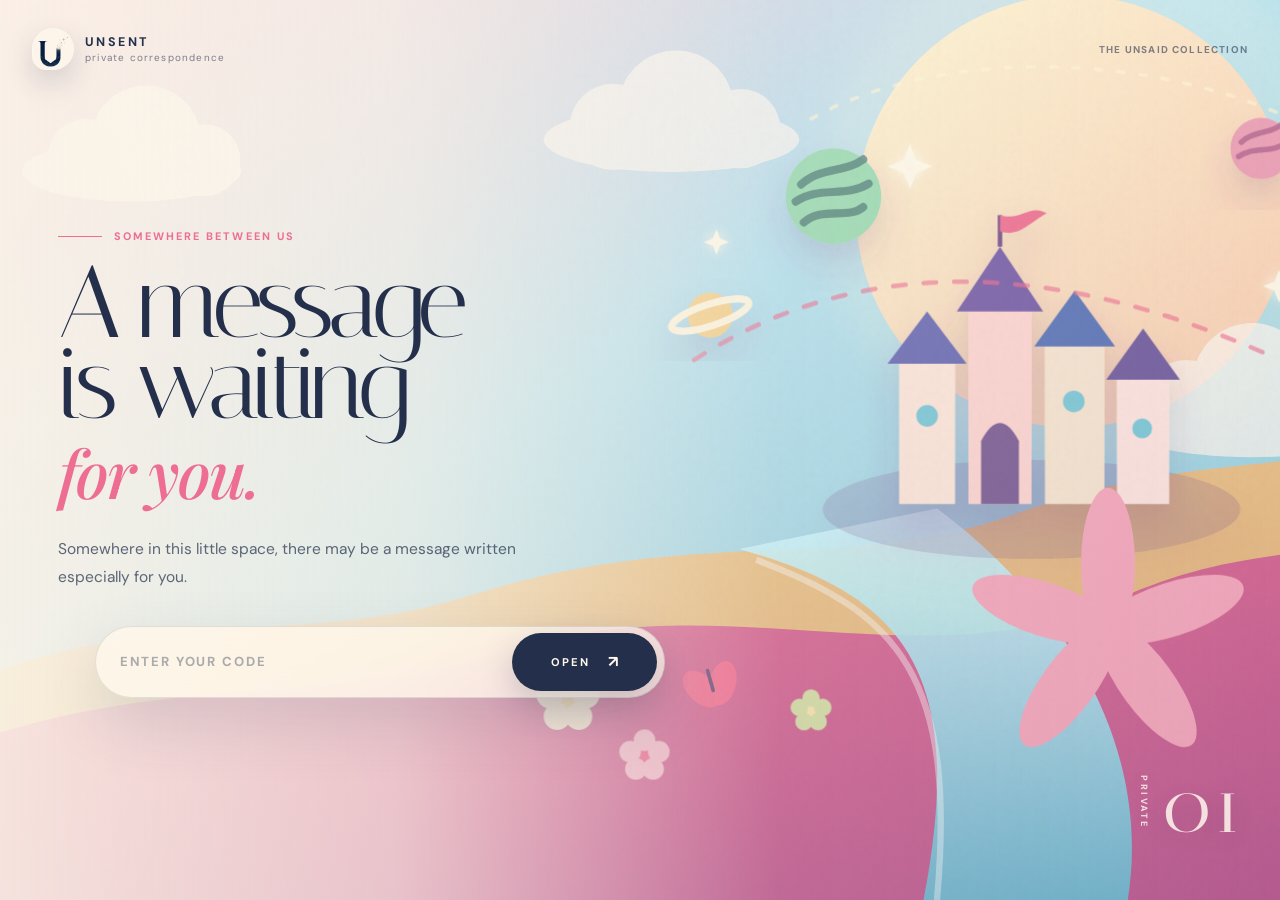
==== commit 8323f04c: "Add files via upload" ====
--- a/index.html
+++ b/index.html
@@ -3,6 +3,9 @@
 <head>
   <meta charset="UTF-8" />
   <meta name="viewport" content="width=device-width, initial-scale=1.0" />
+  <meta http-equiv="Cache-Control" content="no-cache, no-store, must-revalidate" />
+  <meta http-equiv="Pragma" content="no-cache" />
+  <meta http-equiv="Expires" content="0" />
   <meta name="description" content="A private message, written for its intended recipient." />
   <meta name="theme-color" content="#f3a6bd" />
   <link rel="icon" type="image/png" sizes="32x32" href="assets/branding/favicon-32.png" />
@@ -12,8 +15,8 @@
   <link rel="preconnect" href="https://fonts.googleapis.com" />
   <link rel="preconnect" href="https://fonts.gstatic.com" crossorigin />
   <link href="https://fonts.googleapis.com/css2?family=DM+Sans:wght@400;500;600;700&family=Italiana&family=Playfair+Display:ital,wght@0,600;1,500&display=swap" rel="stylesheet" />
-  <link rel="stylesheet" href="css/style.css" />
-  <link rel="stylesheet" href="css/landing-v2.css" />
+  <link rel="stylesheet" href="css/style.css?v=20260629-scrollfix3" />
+  <link rel="stylesheet" href="css/landing-v2.css?v=20260629-scrollfix3" />
 </head>
 <body class="landing-page dream-gate">
   <div class="dream-world" aria-hidden="true">
@@ -221,7 +224,7 @@
 
   <button id="ownerResetButton" class="owner-reset-button" type="button" aria-label="Reset one-time read history"></button>
 
-  <script src="js/messages.js"></script>
-  <script src="js/app.js"></script>
+  <script src="js/messages.js?v=20260629-scrollfix3"></script>
+  <script src="js/app.js?v=20260629-scrollfix3"></script>
 </body>
 </html>
--- a/css/landing-v2.css
+++ b/css/landing-v2.css
@@ -842,3 +842,190 @@
     height: 38px;
   }
 }
+
+/* =========================================================
+   GitHub layout fix — stable feedback and short-screen scrolling
+   ========================================================= */
+.dream-gate {
+  overflow-x: hidden !important;
+  overflow-y: auto !important;
+  min-height: 100svh;
+  min-height: 100dvh;
+}
+
+.dream-main {
+  flex: 0 0 auto;
+  min-height: calc(100svh - 82px);
+  min-height: calc(100dvh - 82px);
+  padding-bottom: max(84px, 10vh);
+}
+
+.dream-form {
+  scroll-margin-top: 110px;
+  scroll-margin-bottom: 90px;
+}
+
+.dream-feedback.is-hiding {
+  opacity: 0 !important;
+  visibility: hidden !important;
+  transform: translateY(-7px) !important;
+}
+
+/* Laptop windows, landscape phones, and embedded browser previews can be
+   very short. Keep the composition intact, but let the document scroll. */
+@media (max-height: 760px) and (min-width: 761px) {
+  .dream-header {
+    padding-top: 18px;
+    padding-bottom: 8px;
+  }
+
+  .dream-main {
+    align-items: flex-start;
+    min-height: auto;
+    padding-top: 30px;
+    padding-bottom: 110px;
+  }
+
+  .dream-copy h1 {
+    font-size: clamp(3.9rem, 7vw, 6.6rem);
+  }
+
+  .dream-description {
+    margin-top: 22px;
+  }
+
+  .dream-form {
+    margin-top: 24px;
+    margin-bottom: 24px;
+  }
+}
+
+@media (max-width: 760px) {
+  .dream-main {
+    min-height: auto;
+    padding-bottom: max(72px, calc(46px + env(safe-area-inset-bottom)));
+  }
+
+  .dream-form {
+    margin-bottom: 18px;
+  }
+}
+
+
+/* DEFINITIVE DOCUMENT SCROLL FIX — v3
+   The root document scrolls. The body must never become a clipped inner scroller. */
+html {
+  width: 100%;
+  min-height: 100%;
+  overflow-x: hidden !important;
+  overflow-y: scroll !important;
+  -webkit-overflow-scrolling: touch;
+}
+
+body.dream-gate {
+  width: 100%;
+  height: auto !important;
+  min-height: 100%;
+  overflow: visible !important;
+  overscroll-behavior-y: auto;
+}
+
+.dream-header {
+  flex: 0 0 auto;
+}
+
+.dream-main {
+  flex: 0 0 auto !important;
+  min-height: calc(100dvh - 82px) !important;
+  box-sizing: border-box;
+}
+
+.dream-copy,
+.dream-form,
+.dream-input {
+  flex-shrink: 0;
+}
+
+/* The field must remain part of normal document height. */
+.dream-form {
+  padding-bottom: 28px;
+}
+
+/* Short desktop windows and embedded previews need guaranteed overflow,
+   otherwise the bottom of the form can sit below the viewport without a scroll range. */
+@media (max-height: 760px) and (min-width: 761px) {
+  body.dream-gate {
+    min-height: 700px;
+  }
+
+  .dream-main {
+    min-height: 620px !important;
+    align-items: flex-start !important;
+    padding-top: 26px !important;
+    padding-bottom: 120px !important;
+  }
+
+  .dream-form {
+    padding-bottom: 44px;
+  }
+}
+
+/* Mobile and narrow previews: keep the visual world, but guarantee enough
+   document height for the invitation field and its warning. */
+@media (max-width: 760px) {
+  body.dream-gate {
+    min-height: 760px;
+  }
+
+  .dream-main {
+    min-height: 690px !important;
+    padding-bottom: max(96px, calc(70px + env(safe-area-inset-bottom))) !important;
+  }
+
+  .dream-form {
+    padding-bottom: 38px;
+  }
+}
+
+/* Very short landscape phones. */
+@media (max-height: 520px) {
+  body.dream-gate {
+    min-height: 720px;
+  }
+
+  .dream-main {
+    min-height: 640px !important;
+    padding-bottom: 120px !important;
+  }
+}
+
+/* Feedback is transient and never changes layout. */
+.dream-feedback {
+  will-change: opacity, transform;
+}
+
+.dream-feedback.is-hiding,
+.dream-feedback:empty {
+  opacity: 0 !important;
+  visibility: hidden !important;
+  pointer-events: none !important;
+}
+
+
+/* Independent visual fallback: even if a timer is delayed, warnings fade away. */
+.dream-feedback.auto-dismiss {
+  animation: feedback-auto-dismiss 2.4s ease forwards;
+}
+
+@keyframes feedback-auto-dismiss {
+  0%, 72% {
+    opacity: 1;
+    visibility: visible;
+    transform: translateY(0);
+  }
+  100% {
+    opacity: 0;
+    visibility: hidden;
+    transform: translateY(-7px);
+  }
+}
